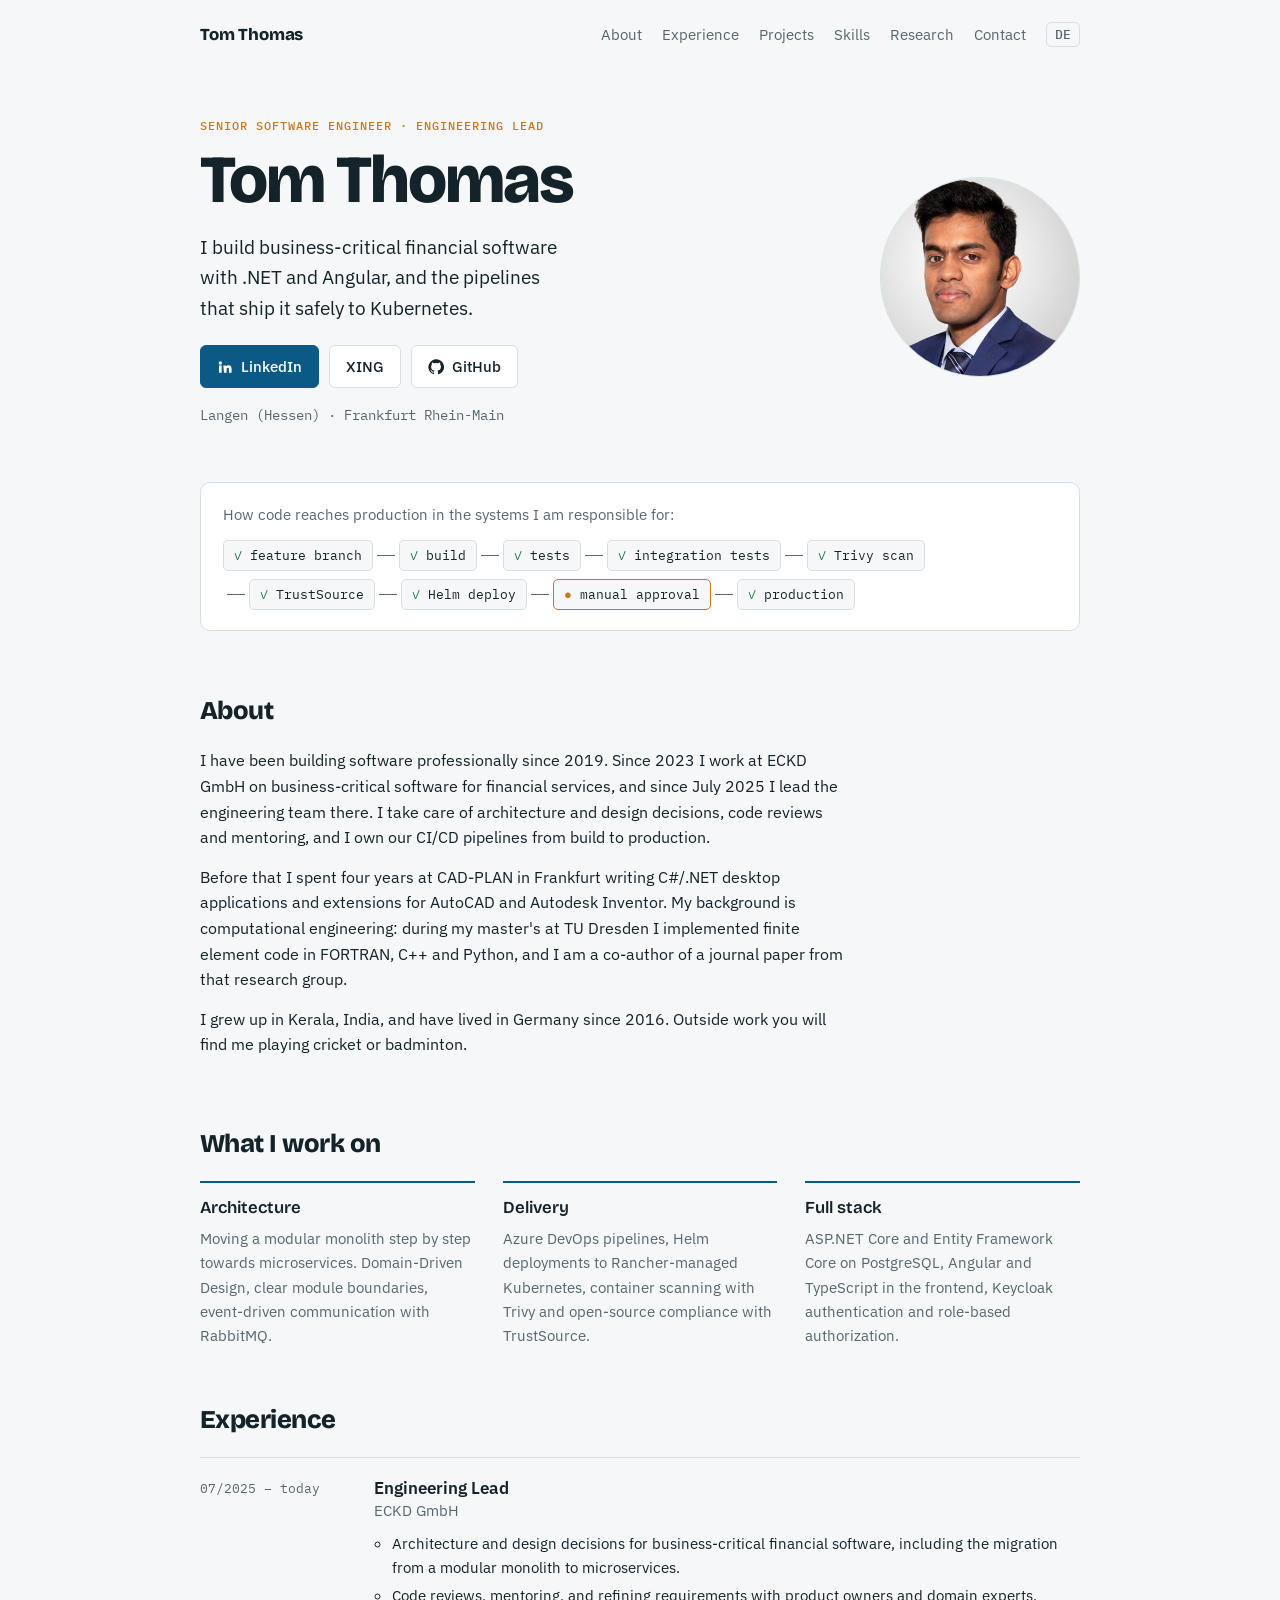
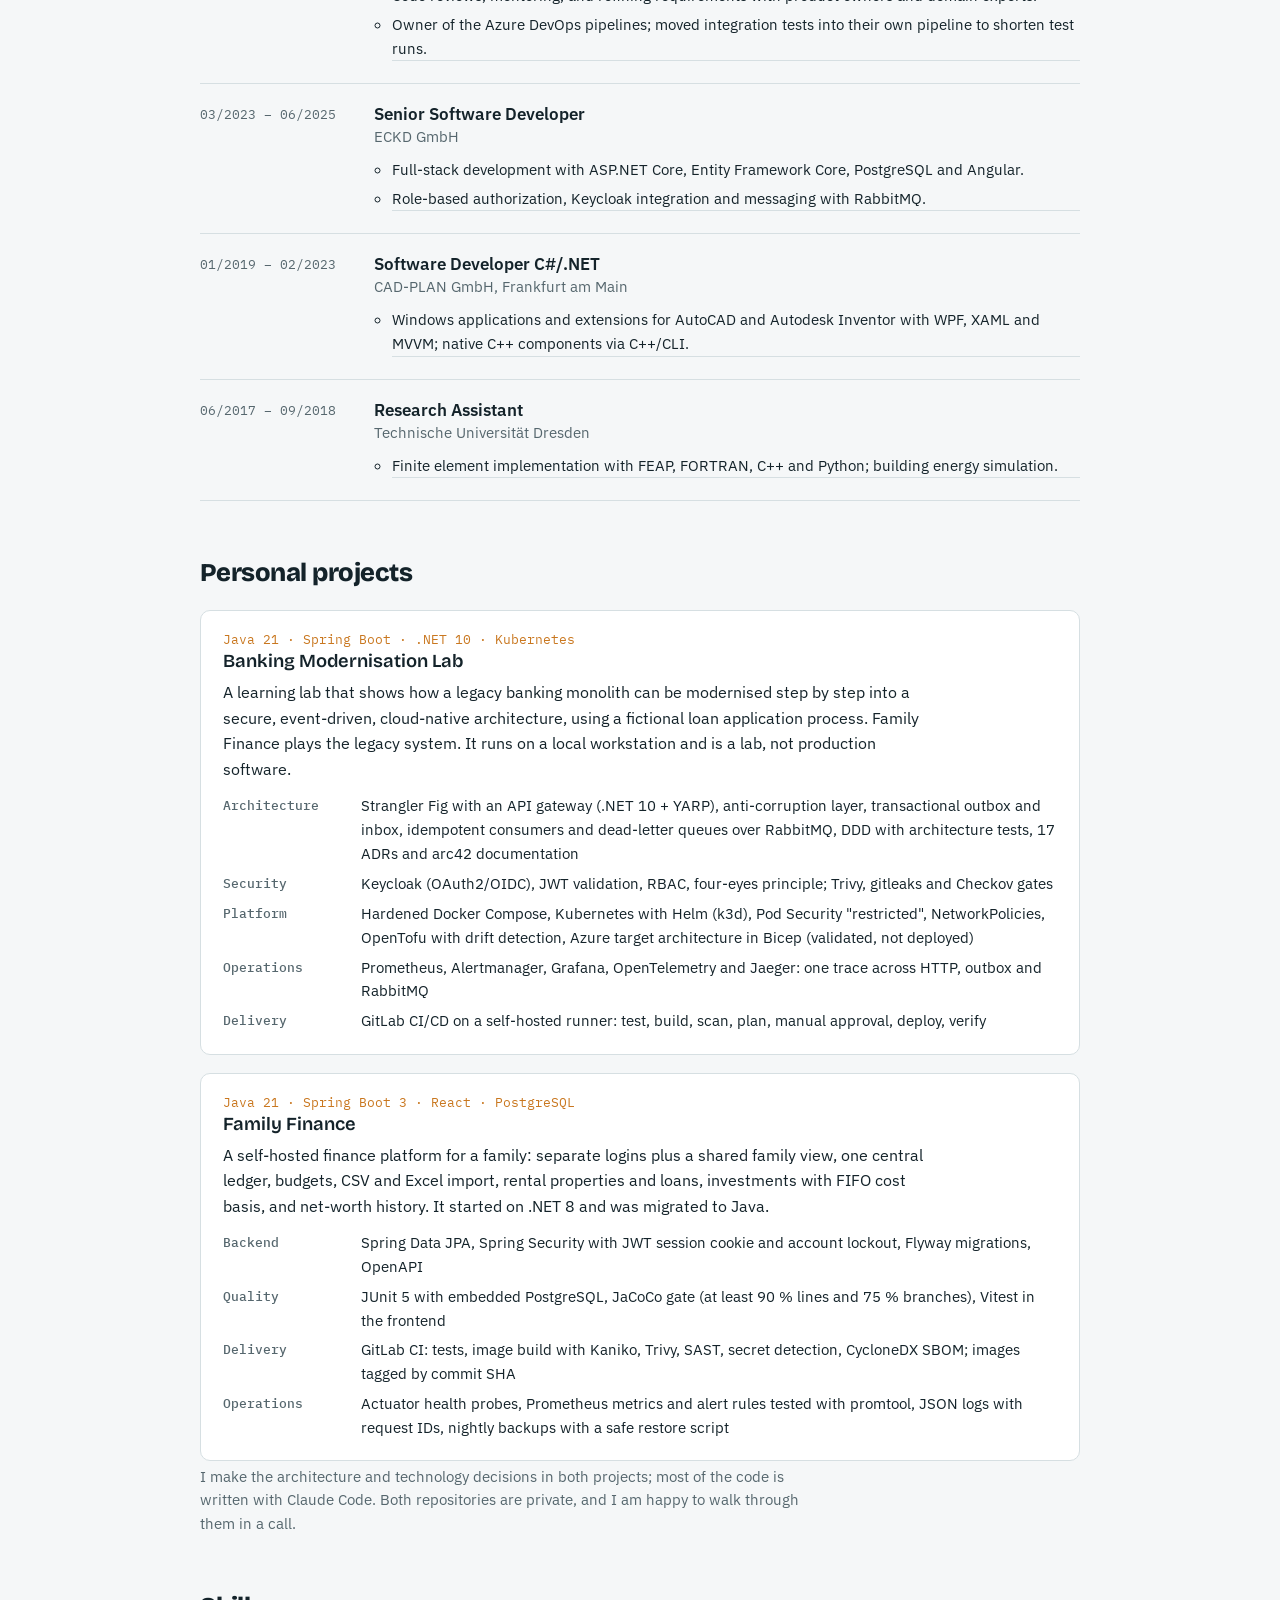
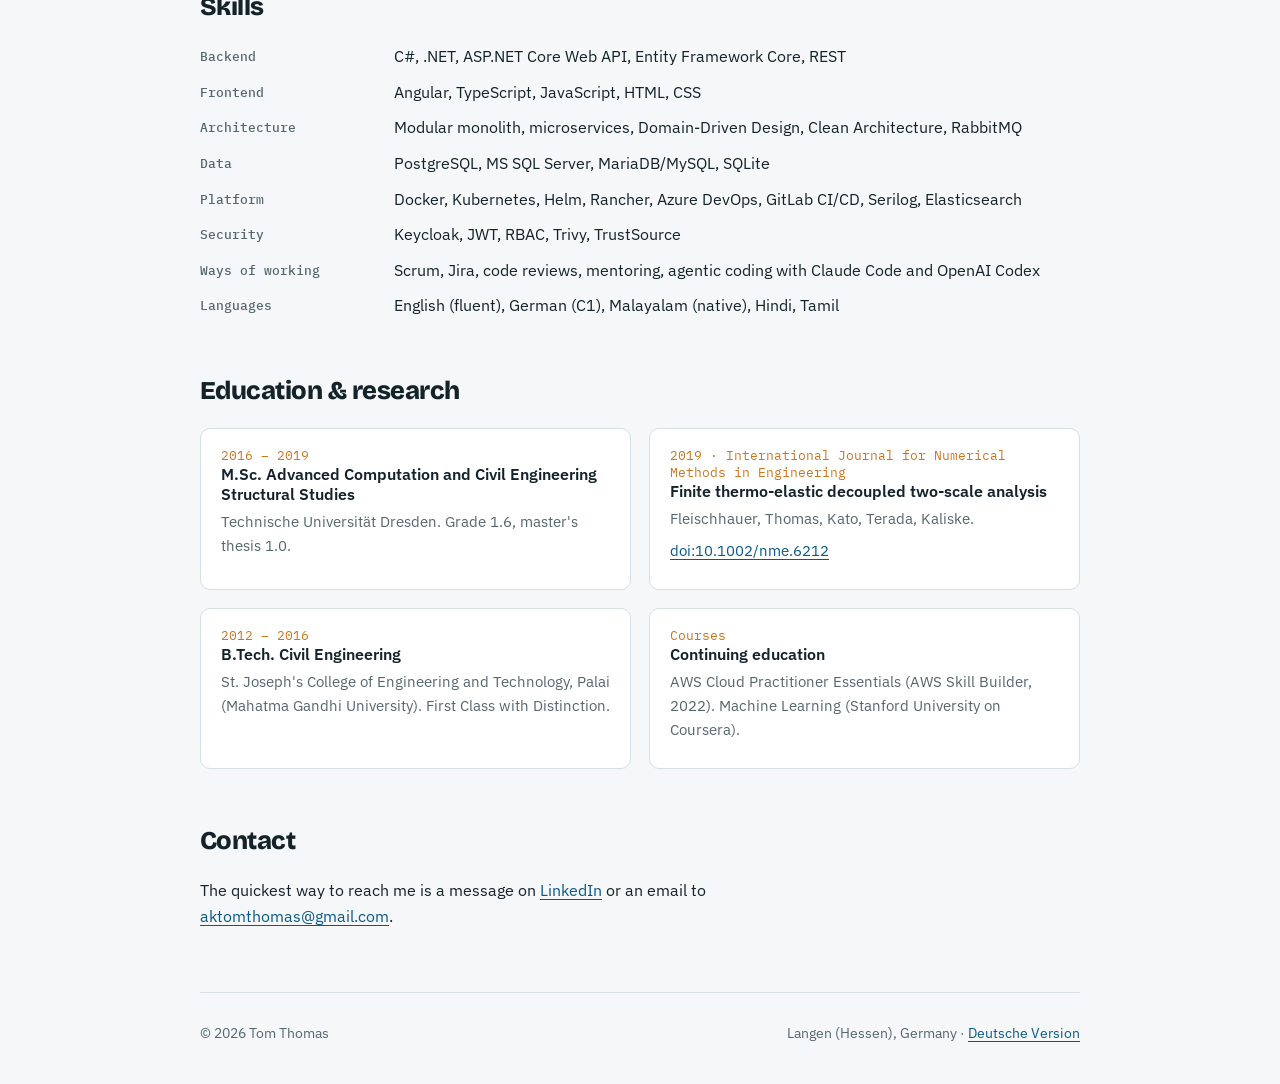
==== en.html @ 29ce06e5 "German main page with English version; shared stylesheet; remove unused Bootstrap theme files Co-Aut" ====
<!DOCTYPE html>
<html lang="en">
<head>
<meta charset="utf-8">
<meta name="viewport" content="width=device-width, initial-scale=1, viewport-fit=cover">
<title>Tom Thomas · Software Engineer</title>
<meta name="description" content="Tom Thomas, Senior Software Engineer and Engineering Lead in Frankfurt Rhein-Main. Financial software with .NET, Angular and Kubernetes.">
<meta name="author" content="Tom Thomas">
<meta property="og:title" content="Tom Thomas · Software Engineer">
<meta property="og:description" content="Senior Software Engineer and Engineering Lead. Financial software with .NET, Angular and Kubernetes.">
<meta property="og:image" content="https://tomkrony.github.io/assets/img/tom.jpg">
<link rel="icon" href="assets/img/favicon.ico">
<link rel="alternate" hreflang="de" href="https://tomkrony.github.io/">
<link rel="alternate" hreflang="en" href="https://tomkrony.github.io/en.html">
<link rel="canonical" href="https://tomkrony.github.io/en.html">
<link rel="preconnect" href="https://fonts.googleapis.com">
<link rel="preconnect" href="https://fonts.gstatic.com" crossorigin>
<link rel="stylesheet" href="https://fonts.googleapis.com/css2?family=Bricolage+Grotesque:opsz,wght@12..96,600;12..96,800&family=IBM+Plex+Sans:wght@400;500;600&family=IBM+Plex+Mono:wght@400;500&display=swap">
<link rel="stylesheet" href="css/site.css">
</head>
<body>
<div class="col">
  <nav aria-label="Main">
    <a class="mark" href="#top">Tom Thomas</a>
    <div class="right">
    <ul>
      <li><a href="#about">About</a></li>
      <li><a href="#experience">Experience</a></li>
      <li><a href="#projects">Projects</a></li>
      <li><a href="#skills">Skills</a></li>
      <li><a href="#research">Research</a></li>
      <li><a href="#contact">Contact</a></li>
    </ul>
    <a class="lang" href="./" hreflang="de" lang="de" title="Deutsche Version">DE</a>
    </div>
  </nav>

  <header class="hero" id="top">
    <div>
      <p class="eyebrow">Senior Software Engineer · Engineering Lead</p>
      <h1>Tom Thomas</h1>
      <p class="lede">I build business-critical financial software with .NET and Angular, and the pipelines that ship it safely to Kubernetes.</p>
      <div class="links">
        <a class="btn primary" href="https://www.linkedin.com/in/aktomthomas/" rel="me noopener" target="_blank"><svg viewBox="0 0 24 24" aria-hidden="true"><path d="M4.98 3.5a2.5 2.5 0 1 1 0 5 2.5 2.5 0 0 1 0-5zM3 9.75h4v11H3zM9.5 9.75h3.8v1.5h.05c.53-1 1.83-2.05 3.77-2.05 4.03 0 4.78 2.65 4.78 6.1v5.45h-4v-4.84c0-1.15-.02-2.64-1.6-2.64-1.62 0-1.86 1.26-1.86 2.56v4.92h-3.94z"/></svg>LinkedIn</a>
        <a class="btn" href="https://www.xing.com/profile/Tom_Thomas47/cv" rel="me noopener" target="_blank">XING</a>
        <a class="btn" href="https://github.com/tomkrony" rel="me noopener" target="_blank"><svg viewBox="0 0 24 24" aria-hidden="true"><path d="M12 .5a11.5 11.5 0 0 0-3.64 22.4c.58.1.79-.25.79-.56v-2c-3.2.7-3.88-1.37-3.88-1.37-.52-1.33-1.28-1.69-1.28-1.69-1.04-.71.08-.7.08-.7 1.16.08 1.77 1.19 1.77 1.19 1.03 1.76 2.7 1.25 3.36.96.1-.75.4-1.25.73-1.54-2.56-.29-5.25-1.28-5.25-5.68 0-1.26.45-2.28 1.19-3.09-.12-.29-.52-1.46.11-3.05 0 0 .97-.31 3.17 1.18a11 11 0 0 1 5.77 0c2.2-1.49 3.17-1.18 3.17-1.18.63 1.59.23 2.76.11 3.05.74.81 1.19 1.83 1.19 3.09 0 4.41-2.7 5.38-5.27 5.67.41.36.78 1.06.78 2.14v3.17c0 .31.21.67.8.56A11.5 11.5 0 0 0 12 .5z"/></svg>GitHub</a>
      </div>
      <p class="where">Langen (Hessen) · Frankfurt Rhein-Main</p>
    </div>
    <img class="portrait" src="assets/img/tom.jpg" alt="Portrait of Tom Thomas" width="200" height="200">
  </header>

  <div class="pipeline" aria-label="How my team ships software">
    <p>How code reaches production in the systems I am responsible for:</p>
    <ol class="stages">
      <li><span>feature branch</span></li>
      <li><span>build</span></li>
      <li><span>tests</span></li>
      <li><span>integration tests</span></li>
      <li><span>Trivy scan</span></li>
      <li><span>TrustSource</span></li>
      <li><span>Helm deploy</span></li>
      <li class="gate"><span>manual approval</span></li>
      <li><span>production</span></li>
    </ol>
  </div>

  <section id="about">
    <h2>About</h2>
    <div class="prose">
      <p>I have been building software professionally since 2019. Since 2023 I work at ECKD GmbH on business-critical software for financial services, and since July 2025 I lead the engineering team there. I take care of architecture and design decisions, code reviews and mentoring, and I own our CI/CD pipelines from build to production.</p>
      <p>Before that I spent four years at CAD-PLAN in Frankfurt writing C#/.NET desktop applications and extensions for AutoCAD and Autodesk Inventor. My background is computational engineering: during my master's at TU Dresden I implemented finite element code in FORTRAN, C++ and Python, and I am a co-author of a journal paper from that research group.</p>
      <p>I grew up in Kerala, India, and have lived in Germany since 2016. Outside work you will find me playing cricket or badminton.</p>
    </div>
  </section>

  <section aria-labelledby="focus-h">
    <h2 id="focus-h">What I work on</h2>
    <div class="focus">
      <div>
        <h3>Architecture</h3>
        <p>Moving a modular monolith step by step towards microservices. Domain-Driven Design, clear module boundaries, event-driven communication with RabbitMQ.</p>
      </div>
      <div>
        <h3>Delivery</h3>
        <p>Azure DevOps pipelines, Helm deployments to Rancher-managed Kubernetes, container scanning with Trivy and open-source compliance with TrustSource.</p>
      </div>
      <div>
        <h3>Full stack</h3>
        <p>ASP.NET Core and Entity Framework Core on PostgreSQL, Angular and TypeScript in the frontend, Keycloak authentication and role-based authorization.</p>
      </div>
    </div>
  </section>

  <section id="experience">
    <h2>Experience</h2>
    <ol class="ledger">
      <li>
        <time>07/2025 – today</time>
        <div>
          <h3>Engineering Lead</h3>
          <div class="org">ECKD GmbH</div>
          <ul>
            <li>Architecture and design decisions for business-critical financial software, including the migration from a modular monolith to microservices.</li>
            <li>Code reviews, mentoring, and refining requirements with product owners and domain experts.</li>
            <li>Owner of the Azure DevOps pipelines; moved integration tests into their own pipeline to shorten test runs.</li>
          </ul>
        </div>
      </li>
      <li>
        <time>03/2023 – 06/2025</time>
        <div>
          <h3>Senior Software Developer</h3>
          <div class="org">ECKD GmbH</div>
          <ul>
            <li>Full-stack development with ASP.NET Core, Entity Framework Core, PostgreSQL and Angular.</li>
            <li>Role-based authorization, Keycloak integration and messaging with RabbitMQ.</li>
          </ul>
        </div>
      </li>
      <li>
        <time>01/2019 – 02/2023</time>
        <div>
          <h3>Software Developer C#/.NET</h3>
          <div class="org">CAD-PLAN GmbH, Frankfurt am Main</div>
          <ul>
            <li>Windows applications and extensions for AutoCAD and Autodesk Inventor with WPF, XAML and MVVM; native C++ components via C++/CLI.</li>
          </ul>
        </div>
      </li>
      <li>
        <time>06/2017 – 09/2018</time>
        <div>
          <h3>Research Assistant</h3>
          <div class="org">Technische Universität Dresden</div>
          <ul>
            <li>Finite element implementation with FEAP, FORTRAN, C++ and Python; building energy simulation.</li>
          </ul>
        </div>
      </li>
    </ol>
  </section>

  <section id="projects">
    <h2>Personal projects</h2>
    <div class="projects">
      <article class="project">
        <div class="meta">Java 21 · Spring Boot · .NET 10 · Kubernetes</div>
        <h3>Banking Modernisation Lab</h3>
        <p>A learning lab that shows how a legacy banking monolith can be modernised step by step into a secure, event-driven, cloud-native architecture, using a fictional loan application process. Family Finance plays the legacy system. It runs on a local workstation and is a lab, not production software.</p>
        <dl>
          <dt>Architecture</dt><dd>Strangler Fig with an API gateway (.NET 10 + YARP), anti-corruption layer, transactional outbox and inbox, idempotent consumers and dead-letter queues over RabbitMQ, DDD with architecture tests, 17 ADRs and arc42 documentation</dd>
          <dt>Security</dt><dd>Keycloak (OAuth2/OIDC), JWT validation, RBAC, four-eyes principle; Trivy, gitleaks and Checkov gates</dd>
          <dt>Platform</dt><dd>Hardened Docker Compose, Kubernetes with Helm (k3d), Pod Security "restricted", NetworkPolicies, OpenTofu with drift detection, Azure target architecture in Bicep (validated, not deployed)</dd>
          <dt>Operations</dt><dd>Prometheus, Alertmanager, Grafana, OpenTelemetry and Jaeger: one trace across HTTP, outbox and RabbitMQ</dd>
          <dt>Delivery</dt><dd>GitLab CI/CD on a self-hosted runner: test, build, scan, plan, manual approval, deploy, verify</dd>
        </dl>
      </article>
      <article class="project">
        <div class="meta">Java 21 · Spring Boot 3 · React · PostgreSQL</div>
        <h3>Family Finance</h3>
        <p>A self-hosted finance platform for a family: separate logins plus a shared family view, one central ledger, budgets, CSV and Excel import, rental properties and loans, investments with FIFO cost basis, and net-worth history. It started on .NET 8 and was migrated to Java.</p>
        <dl>
          <dt>Backend</dt><dd>Spring Data JPA, Spring Security with JWT session cookie and account lockout, Flyway migrations, OpenAPI</dd>
          <dt>Quality</dt><dd>JUnit 5 with embedded PostgreSQL, JaCoCo gate (at least 90 % lines and 75 % branches), Vitest in the frontend</dd>
          <dt>Delivery</dt><dd>GitLab CI: tests, image build with Kaniko, Trivy, SAST, secret detection, CycloneDX SBOM; images tagged by commit SHA</dd>
          <dt>Operations</dt><dd>Actuator health probes, Prometheus metrics and alert rules tested with promtool, JSON logs with request IDs, nightly backups with a safe restore script</dd>
        </dl>
      </article>
    </div>
    <p class="note">I make the architecture and technology decisions in both projects; most of the code is written with Claude Code. Both repositories are private, and I am happy to walk through them in a call.</p>
  </section>

  <section id="skills">
    <h2>Skills</h2>
    <dl class="skills">
      <dt>Backend</dt><dd>C#, .NET, ASP.NET Core Web API, Entity Framework Core, REST</dd>
      <dt>Frontend</dt><dd>Angular, TypeScript, JavaScript, HTML, CSS</dd>
      <dt>Architecture</dt><dd>Modular monolith, microservices, Domain-Driven Design, Clean Architecture, RabbitMQ</dd>
      <dt>Data</dt><dd>PostgreSQL, MS SQL Server, MariaDB/MySQL, SQLite</dd>
      <dt>Platform</dt><dd>Docker, Kubernetes, Helm, Rancher, Azure DevOps, GitLab CI/CD, Serilog, Elasticsearch</dd>
      <dt>Security</dt><dd>Keycloak, JWT, RBAC, Trivy, TrustSource</dd>
      <dt>Ways of working</dt><dd>Scrum, Jira, code reviews, mentoring, agentic coding with Claude Code and OpenAI Codex</dd>
      <dt>Languages</dt><dd>English (fluent), German (C1), Malayalam (native), Hindi, Tamil</dd>
    </dl>
  </section>

  <section id="research">
    <h2>Education &amp; research</h2>
    <div class="cards">
      <div class="card">
        <div class="meta">2016 – 2019</div>
        <h3>M.Sc. Advanced Computation and Civil Engineering Structural Studies</h3>
        <p>Technische Universität Dresden. Grade 1.6, master's thesis 1.0.</p>
      </div>
      <div class="card">
        <div class="meta">2019 · International Journal for Numerical Methods in Engineering</div>
        <h3>Finite thermo-elastic decoupled two-scale analysis</h3>
        <p>Fleischhauer, Thomas, Kato, Terada, Kaliske.</p>
        <p><a href="https://doi.org/10.1002/nme.6212" target="_blank" rel="noopener">doi:10.1002/nme.6212</a></p>
      </div>
      <div class="card">
        <div class="meta">2012 – 2016</div>
        <h3>B.Tech. Civil Engineering</h3>
        <p>St. Joseph's College of Engineering and Technology, Palai (Mahatma Gandhi University). First Class with Distinction.</p>
      </div>
      <div class="card">
        <div class="meta">Courses</div>
        <h3>Continuing education</h3>
        <p>AWS Cloud Practitioner Essentials (AWS Skill Builder, 2022). Machine Learning (Stanford University on Coursera).</p>
      </div>
    </div>
  </section>

  <section id="contact">
    <h2>Contact</h2>
    <div class="prose">
      <p>The quickest way to reach me is a message on <a href="https://www.linkedin.com/in/aktomthomas/" target="_blank" rel="noopener">LinkedIn</a> or an email to <a href="mailto:aktomthomas@gmail.com">aktomthomas@gmail.com</a>.</p>
    </div>
  </section>

  <footer>
    <span>© 2026 Tom Thomas</span>
    <span>Langen (Hessen), Germany · <a href="./" hreflang="de">Deutsche Version</a></span>
  </footer>
</div>
</body>
</html>
---- css/site.css ----
/* Layout: one narrow reading column; a CI/CD pipeline strip is the signature element; experience as a dated ledger. */
:root {
  --bg: #f5f7f8; --surface: #ffffff; --ink: #14232a; --muted: #56676e; --line: #d6dfe2;
  --accent: #0b5a86; --accent-ink: #ffffff; --warm: #c9771f; --ok: #2f7d4f;
  --display: "Bricolage Grotesque", "Segoe UI", system-ui, sans-serif;
  --body: "IBM Plex Sans", "Segoe UI", system-ui, sans-serif;
  --mono: "IBM Plex Mono", ui-monospace, Menlo, Consolas, monospace;
  color-scheme: light;
}
@media (prefers-color-scheme: dark) { :root {
  --bg: #0e171b; --surface: #15232a; --ink: #e1eaed; --muted: #95a8ae; --line: #26363d;
  --accent: #5cb3e4; --accent-ink: #0e171b; --warm: #e8a35a; --ok: #6fc48f; color-scheme: dark } }

* { box-sizing: border-box }
html { scroll-behavior: smooth }
@media (prefers-reduced-motion: reduce) { html { scroll-behavior: auto } * { animation: none !important; transition: none !important } }
body { margin: 0; background: var(--bg); color: var(--ink); font: 16px/1.6 var(--body);
  padding-left: max(20px, env(safe-area-inset-left, 0px)); padding-right: max(20px, env(safe-area-inset-right, 0px)) }
a { color: var(--accent); text-underline-offset: 3px }
a:focus-visible { outline: 2px solid var(--accent); outline-offset: 3px; border-radius: 2px }
.col { max-width: 880px; margin: 0 auto }

nav { display: flex; justify-content: space-between; align-items: center; gap: 16px; padding-block: 22px; flex-wrap: wrap }
nav .mark { font: 800 1.05rem var(--display); color: var(--ink); text-decoration: none; letter-spacing: -.01em }
nav ul { list-style: none; margin: 0; padding: 0; display: flex; gap: 20px; flex-wrap: wrap; font-size: .92rem }
nav ul a { color: var(--muted); text-decoration: none }
nav ul a:hover { color: var(--ink) }

header.hero { display: grid; grid-template-columns: 1fr 200px; gap: 40px; align-items: center; padding-block: 48px 36px }
.eyebrow { font: 500 .78rem var(--mono); letter-spacing: .08em; text-transform: uppercase; color: var(--warm); margin: 0 0 14px }
h1 { font: 800 clamp(2.6rem, 7vw, 4.2rem)/1 var(--display); letter-spacing: -.03em; margin: 0 0 18px; text-wrap: balance }
.lede { font-size: 1.18rem; color: var(--ink); margin: 0 0 22px; max-width: 34ch; text-wrap: pretty }
.links { display: flex; flex-wrap: wrap; gap: 10px }
.btn { display: inline-flex; align-items: center; gap: 8px; padding: 9px 16px; border-radius: 6px; border: 1px solid var(--line);
  background: var(--surface); color: var(--ink); text-decoration: none; font-weight: 500; font-size: .92rem }
.btn.primary { background: var(--accent); color: var(--accent-ink); border-color: var(--accent) }
.btn:hover { border-color: var(--accent) }
.btn svg { width: 16px; height: 16px; fill: currentColor }
.portrait { width: 200px; height: 200px; border-radius: 50%; object-fit: cover; object-position: 50% 20%; border: 1px solid var(--line); max-width: 100% }
.where { font: .85rem var(--mono); color: var(--muted); margin-top: 18px }

/* pipeline strip */
.pipeline { background: var(--surface); border: 1px solid var(--line); border-radius: 10px; padding: 20px 22px; margin-block: 8px 56px }
.pipeline p { margin: 0 0 14px; color: var(--muted); font-size: .92rem }
.stages { list-style: none; margin: 0; padding: 0; display: flex; flex-wrap: wrap; align-items: center; gap: 8px 0; font: .82rem var(--mono) }
.stages li { display: flex; align-items: center }
.stages li span { padding: 6px 10px; border-radius: 5px; border: 1px solid var(--line); background: var(--bg); white-space: nowrap }
.stages li span::before { content: "\2713\00a0"; color: var(--ok) }
.stages li.gate span { border-color: var(--warm) }
.stages li.gate span::before { content: "\25CF\00a0"; color: var(--warm) }
.stages li + li::before { content: ""; width: 18px; height: 1px; background: var(--muted); margin-inline: 4px }

section { padding-block: 8px 48px }
h2 { font: 800 1.6rem var(--display); letter-spacing: -.02em; margin: 0 0 22px }
.prose { max-width: 65ch }
.prose p { margin: 0 0 14px }

.focus { display: grid; grid-template-columns: repeat(3, 1fr); gap: 28px }
.focus h3 { font: 600 1.05rem var(--display); margin: 0 0 8px }
.focus p { margin: 0; color: var(--muted); font-size: .95rem }
.focus > div { border-top: 2px solid var(--accent); padding-top: 14px; min-width: 0 }

.ledger { list-style: none; margin: 0; padding: 0 }
.ledger li { display: grid; grid-template-columns: 150px 1fr; gap: 24px; padding-block: 18px; border-top: 1px solid var(--line) }
.ledger li:last-child { border-bottom: 1px solid var(--line) }
.ledger time { font: .84rem/1.9 var(--mono); color: var(--muted); font-variant-numeric: tabular-nums }
.ledger h3 { font: 600 1.08rem var(--body); margin: 0 }
.ledger .org { color: var(--muted); font-size: .94rem }
.ledger ul { margin: 8px 0 0; padding-left: 18px; font-size: .95rem }
.ledger ul li { display: list-item; padding: 0; border: 0; margin-bottom: 4px }
.ledger > li > div { min-width: 0 }

.skills { display: grid; grid-template-columns: 170px 1fr; gap: 10px 24px; margin: 0 }
.skills dt { font: 500 .84rem/1.9 var(--mono); color: var(--muted) }
.skills dd { margin: 0 }

.cards { display: grid; grid-template-columns: repeat(2, 1fr); gap: 18px }
.card { background: var(--surface); border: 1px solid var(--line); border-radius: 10px; padding: 18px 20px; min-width: 0 }
.card h3 { font: 600 1rem var(--body); margin: 0 0 6px }
.card p { margin: 0 0 8px; color: var(--muted); font-size: .94rem }
.card .meta { font: .8rem var(--mono); color: var(--warm) }

.projects { display: grid; gap: 18px }
.project { background: var(--surface); border: 1px solid var(--line); border-radius: 10px; padding: 20px 22px; min-width: 0 }
.project h3 { font: 600 1.15rem var(--display); margin: 2px 0 8px }
.project > p { margin: 0 0 12px; max-width: 70ch }
.project dl { display: grid; grid-template-columns: 120px 1fr; gap: 6px 18px; margin: 0; font-size: .93rem }
.project dt { font: 500 .8rem/1.9 var(--mono); color: var(--muted) }
.project dd { margin: 0; min-width: 0 }
.project .meta { font: .8rem var(--mono); color: var(--warm) }
.note { color: var(--muted); font-size: .92rem; margin: 4px 0 0; max-width: 70ch }
@media (max-width: 760px) { .project dl { grid-template-columns: 1fr; gap: 0 } .project dd { margin-bottom: 8px } }
footer { border-top: 1px solid var(--line); padding-block: 28px 40px; color: var(--muted); font-size: .9rem;
  display: flex; justify-content: space-between; gap: 16px; flex-wrap: wrap }

@media (max-width: 760px) {
  header.hero { grid-template-columns: 1fr; gap: 24px; padding-top: 24px }
  .portrait { width: 132px; height: 132px; order: -1 }
  .focus, .cards { grid-template-columns: 1fr }
  .ledger li { grid-template-columns: 1fr; gap: 4px }
  .skills { grid-template-columns: 1fr; gap: 2px }
  .skills dd { margin-bottom: 10px }
  nav ul { gap: 14px }
}
nav .right { display: flex; align-items: center; gap: 20px; flex-wrap: wrap }
.lang { font: 500 .8rem var(--mono); border: 1px solid var(--line); border-radius: 5px; padding: 3px 8px; color: var(--muted); text-decoration: none }
.lang:hover { color: var(--ink); border-color: var(--accent) }
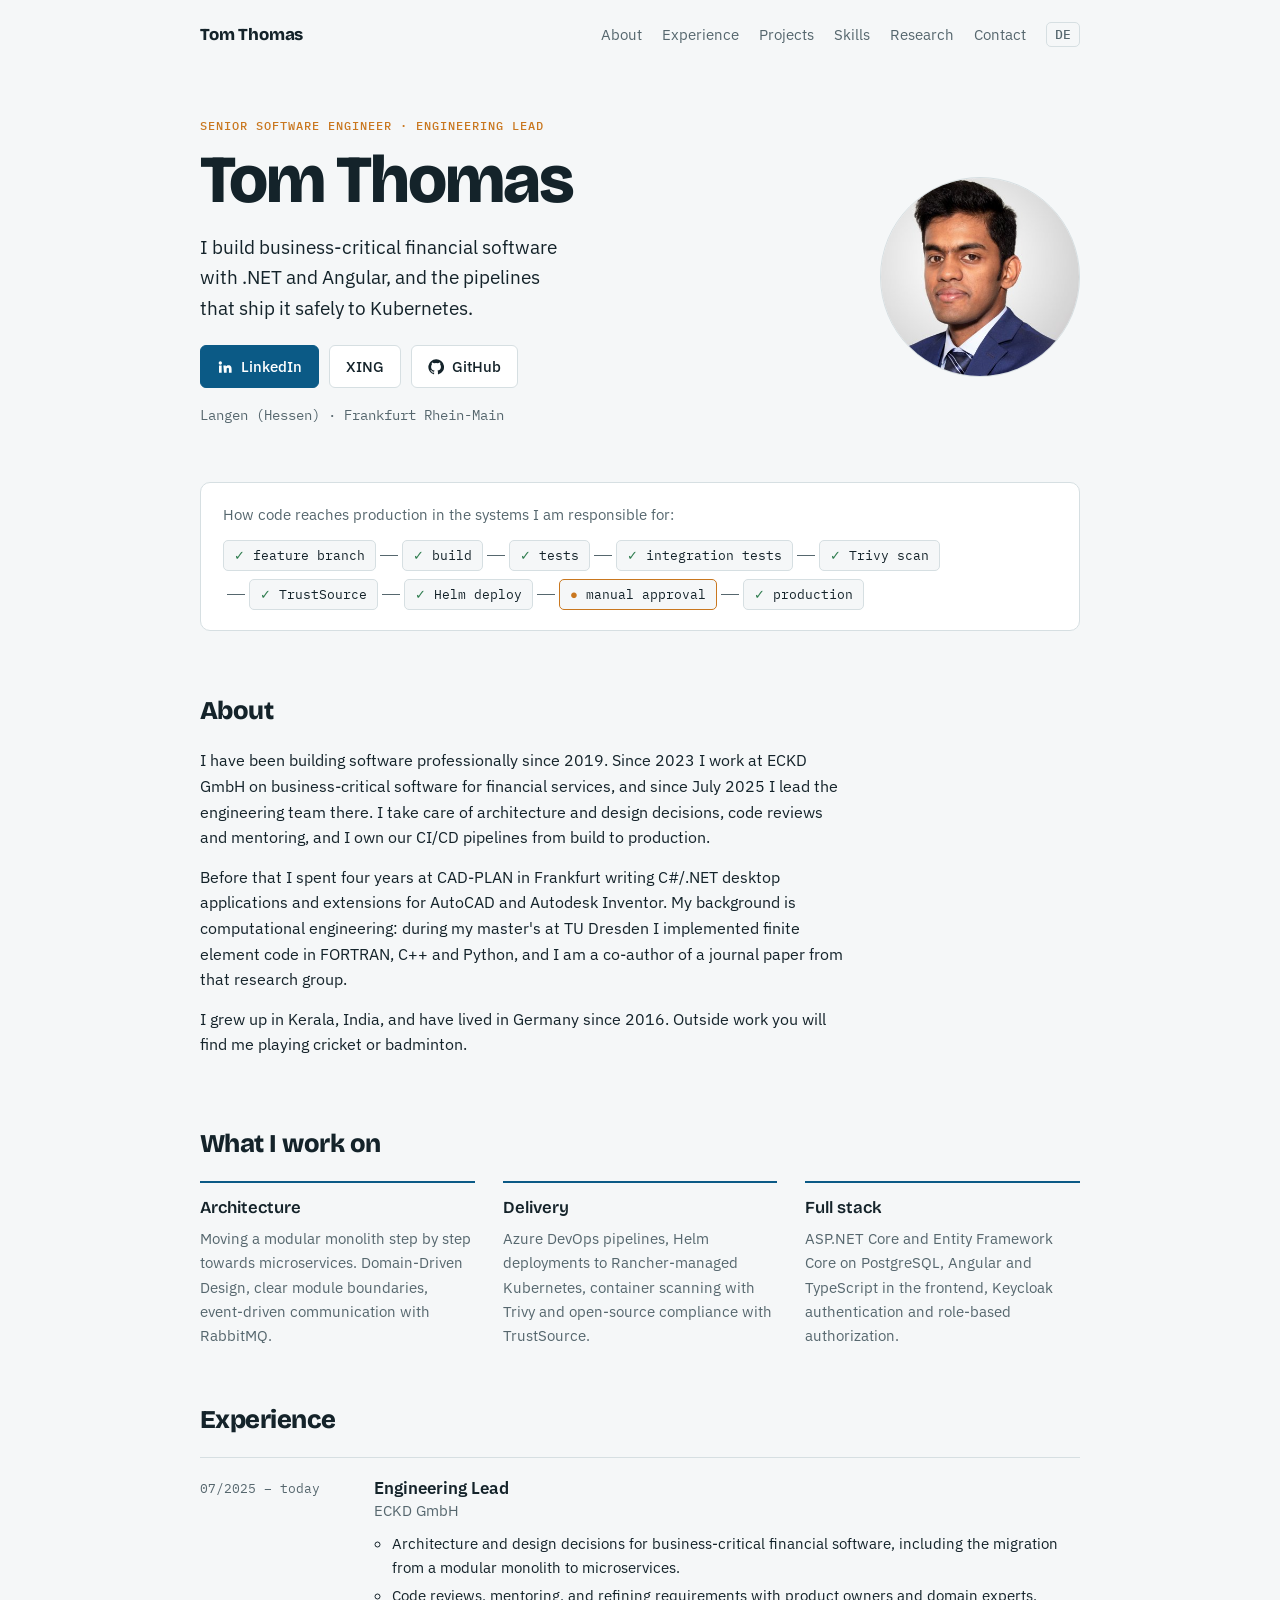
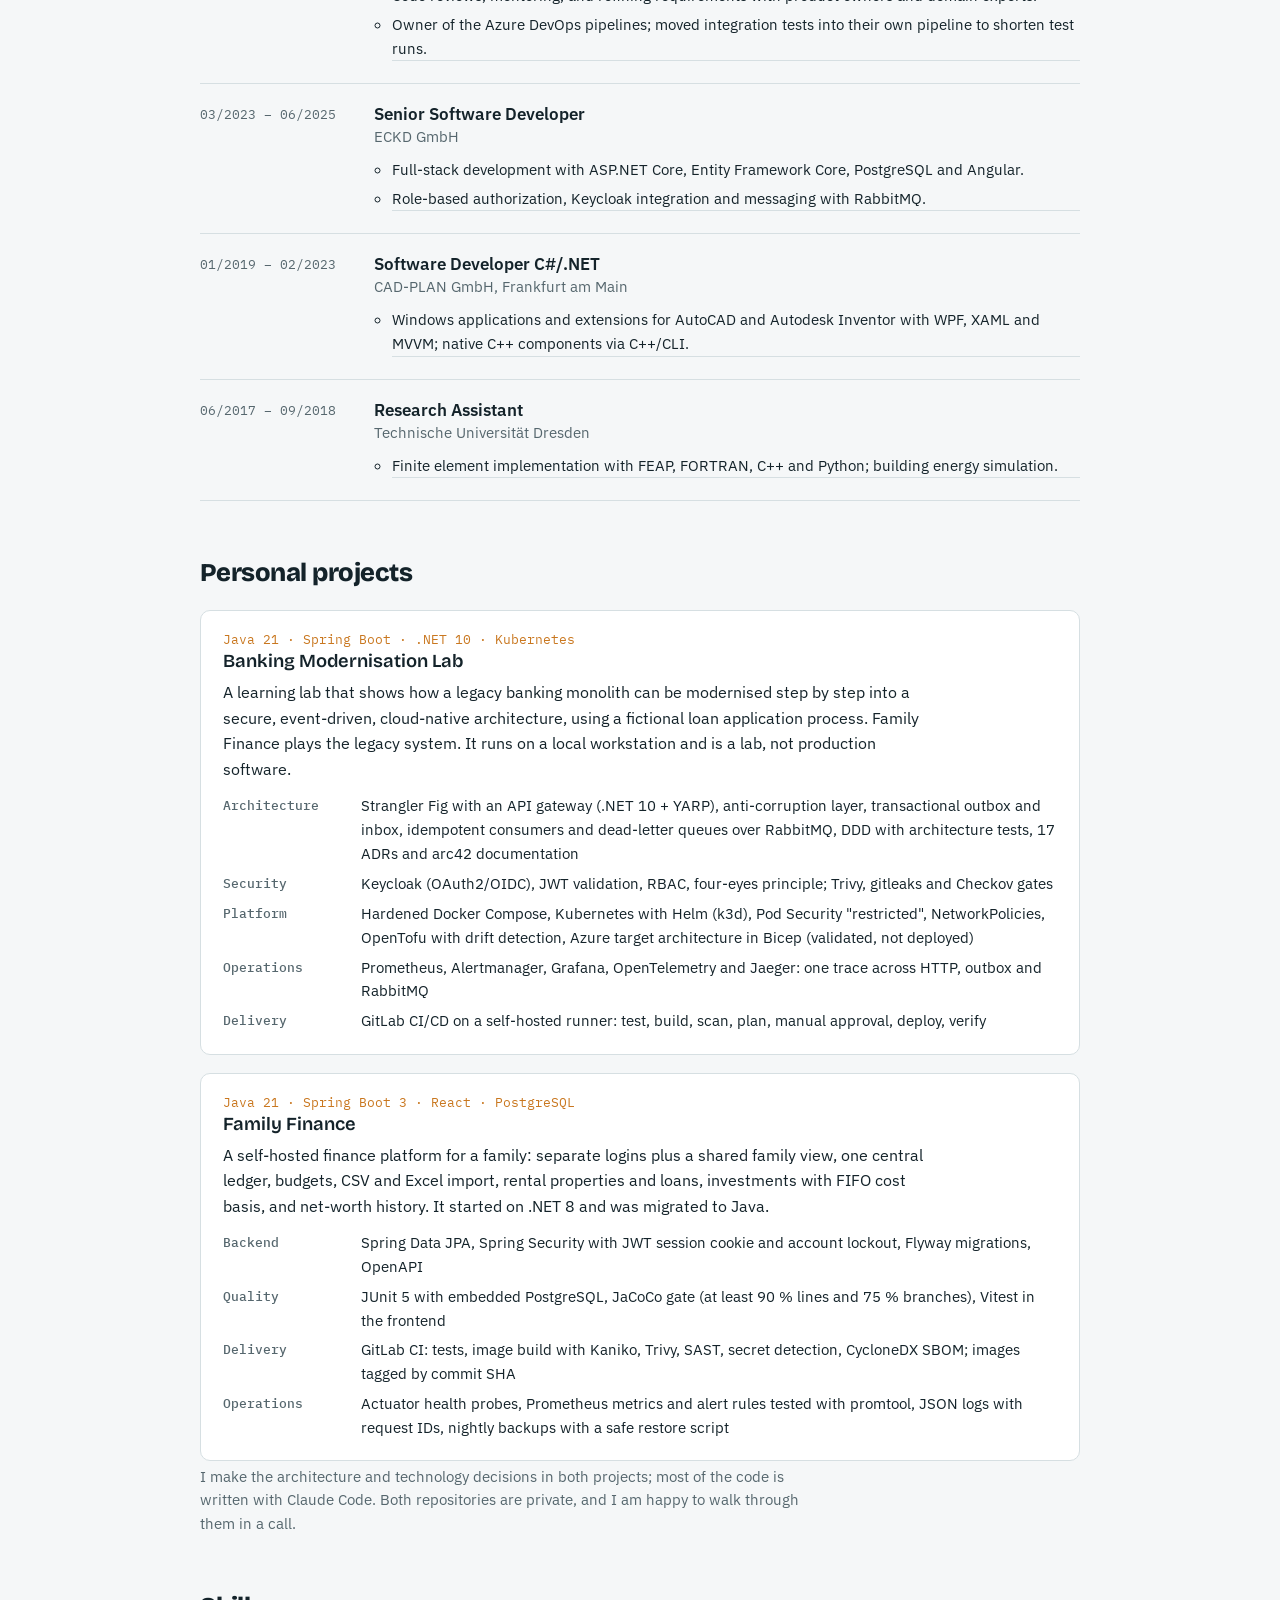
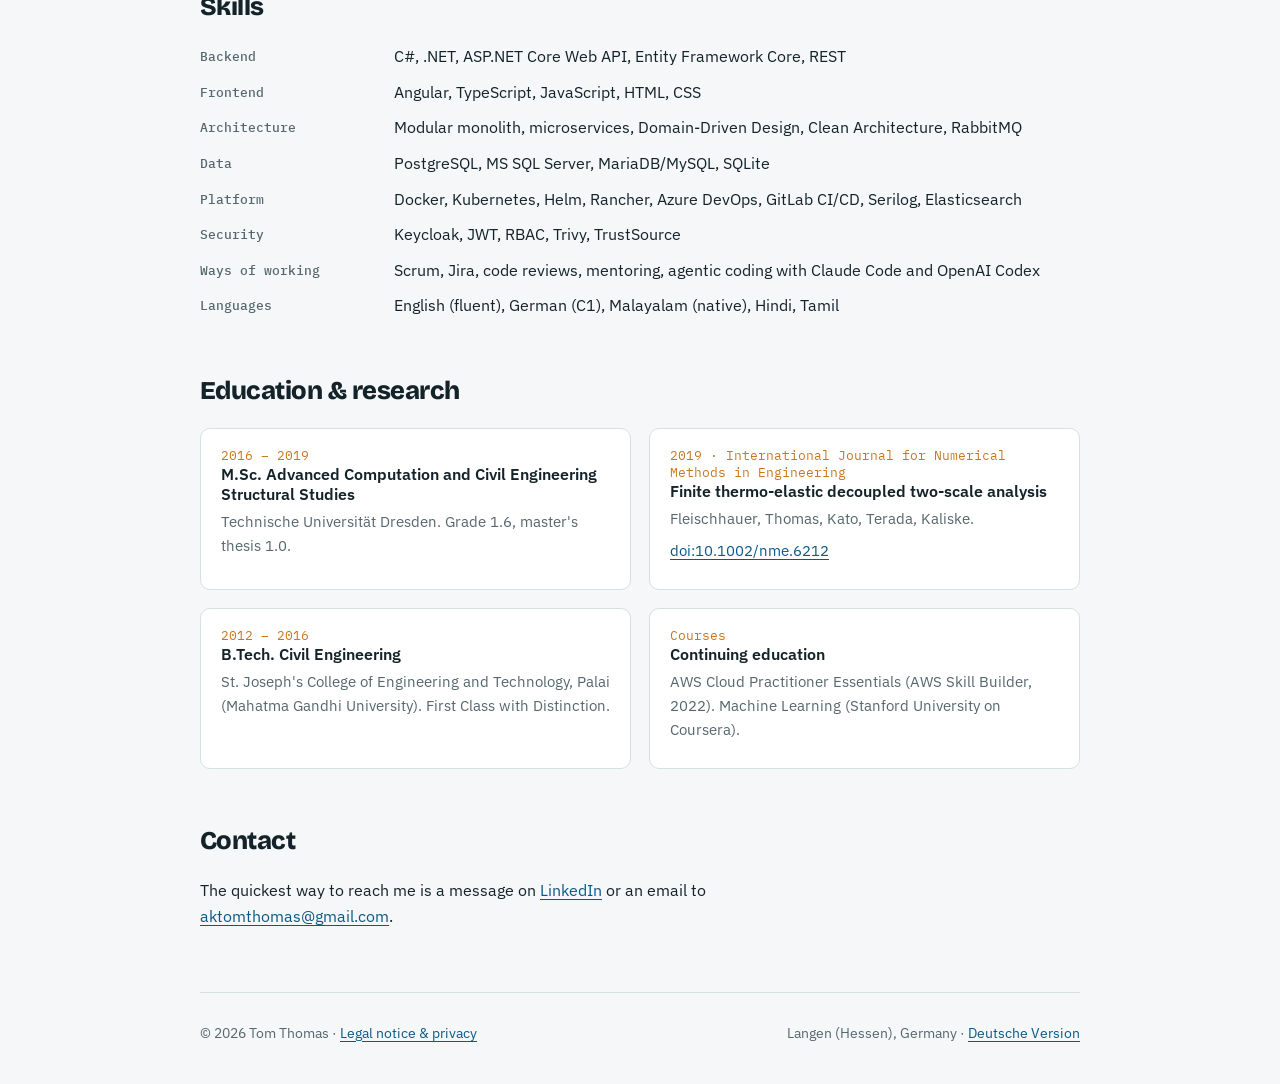
==== commit 0487175c: "Impressum and privacy notice; self-hosted fonts (no requests to Google) Co-Authored-By: Claude Opus " ====
--- a/en.html
+++ b/en.html
@@ -13,9 +13,7 @@
 <link rel="alternate" hreflang="de" href="https://tomkrony.github.io/">
 <link rel="alternate" hreflang="en" href="https://tomkrony.github.io/en.html">
 <link rel="canonical" href="https://tomkrony.github.io/en.html">
-<link rel="preconnect" href="https://fonts.googleapis.com">
-<link rel="preconnect" href="https://fonts.gstatic.com" crossorigin>
-<link rel="stylesheet" href="https://fonts.googleapis.com/css2?family=Bricolage+Grotesque:opsz,wght@12..96,600;12..96,800&family=IBM+Plex+Sans:wght@400;500;600&family=IBM+Plex+Mono:wght@400;500&display=swap">
+<link rel="stylesheet" href="css/fonts.css">
 <link rel="stylesheet" href="css/site.css">
 </head>
 <body>
@@ -220,7 +218,7 @@
   </section>
 
   <footer>
-    <span>© 2026 Tom Thomas</span>
+    <span>© 2026 Tom Thomas · <a href="impressum.html">Legal notice &amp; privacy</a></span>
     <span>Langen (Hessen), Germany · <a href="./" hreflang="de">Deutsche Version</a></span>
   </footer>
 </div>
--- a/css/fonts.css
+++ b/css/fonts.css
@@ -0,0 +1,137 @@
+/* Self-hosted Google Fonts (SIL Open Font License): no requests to Google. */
+/* latin-ext */
+@font-face {
+  font-family: 'Bricolage Grotesque';
+  font-style: normal;
+  font-weight: 600;
+  font-stretch: 100%;
+  font-display: swap;
+  src: url(../assets/fonts/BricolageGrotesque-600-latin-ext.woff2) format('woff2');
+  unicode-range: U+0100-02BA, U+02BD-02C5, U+02C7-02CC, U+02CE-02D7, U+02DD-02FF, U+0304, U+0308, U+0329, U+1D00-1DBF, U+1E00-1E9F, U+1EF2-1EFF, U+2020, U+20A0-20AB, U+20AD-20C4, U+2113, U+2C60-2C7F, U+A720-A7FF;
+}
+/* latin */
+@font-face {
+  font-family: 'Bricolage Grotesque';
+  font-style: normal;
+  font-weight: 600;
+  font-stretch: 100%;
+  font-display: swap;
+  src: url(../assets/fonts/BricolageGrotesque-600-latin.woff2) format('woff2');
+  unicode-range: U+0000-00FF, U+0131, U+0152-0153, U+02BB-02BC, U+02C6, U+02DA, U+02DC, U+0304, U+0308, U+0329, U+2000-206F, U+20AC, U+2122, U+2191, U+2193, U+2212, U+2215, U+FEFF, U+FFFD;
+}
+/* latin-ext */
+@font-face {
+  font-family: 'Bricolage Grotesque';
+  font-style: normal;
+  font-weight: 800;
+  font-stretch: 100%;
+  font-display: swap;
+  src: url(../assets/fonts/BricolageGrotesque-800-latin-ext.woff2) format('woff2');
+  unicode-range: U+0100-02BA, U+02BD-02C5, U+02C7-02CC, U+02CE-02D7, U+02DD-02FF, U+0304, U+0308, U+0329, U+1D00-1DBF, U+1E00-1E9F, U+1EF2-1EFF, U+2020, U+20A0-20AB, U+20AD-20C4, U+2113, U+2C60-2C7F, U+A720-A7FF;
+}
+/* latin */
+@font-face {
+  font-family: 'Bricolage Grotesque';
+  font-style: normal;
+  font-weight: 800;
+  font-stretch: 100%;
+  font-display: swap;
+  src: url(../assets/fonts/BricolageGrotesque-800-latin.woff2) format('woff2');
+  unicode-range: U+0000-00FF, U+0131, U+0152-0153, U+02BB-02BC, U+02C6, U+02DA, U+02DC, U+0304, U+0308, U+0329, U+2000-206F, U+20AC, U+2122, U+2191, U+2193, U+2212, U+2215, U+FEFF, U+FFFD;
+}
+/* latin-ext */
+@font-face {
+  font-family: 'IBM Plex Mono';
+  font-style: normal;
+  font-weight: 400;
+  font-display: swap;
+  src: url(../assets/fonts/IBMPlexMono-400-latin-ext.woff2) format('woff2');
+  unicode-range: U+0100-02BA, U+02BD-02C5, U+02C7-02CC, U+02CE-02D7, U+02DD-02FF, U+0304, U+0308, U+0329, U+1D00-1DBF, U+1E00-1E9F, U+1EF2-1EFF, U+2020, U+20A0-20AB, U+20AD-20C4, U+2113, U+2C60-2C7F, U+A720-A7FF;
+}
+/* latin */
+@font-face {
+  font-family: 'IBM Plex Mono';
+  font-style: normal;
+  font-weight: 400;
+  font-display: swap;
+  src: url(../assets/fonts/IBMPlexMono-400-latin.woff2) format('woff2');
+  unicode-range: U+0000-00FF, U+0131, U+0152-0153, U+02BB-02BC, U+02C6, U+02DA, U+02DC, U+0304, U+0308, U+0329, U+2000-206F, U+20AC, U+2122, U+2191, U+2193, U+2212, U+2215, U+FEFF, U+FFFD;
+}
+/* latin-ext */
+@font-face {
+  font-family: 'IBM Plex Mono';
+  font-style: normal;
+  font-weight: 500;
+  font-display: swap;
+  src: url(../assets/fonts/IBMPlexMono-500-latin-ext.woff2) format('woff2');
+  unicode-range: U+0100-02BA, U+02BD-02C5, U+02C7-02CC, U+02CE-02D7, U+02DD-02FF, U+0304, U+0308, U+0329, U+1D00-1DBF, U+1E00-1E9F, U+1EF2-1EFF, U+2020, U+20A0-20AB, U+20AD-20C4, U+2113, U+2C60-2C7F, U+A720-A7FF;
+}
+/* latin */
+@font-face {
+  font-family: 'IBM Plex Mono';
+  font-style: normal;
+  font-weight: 500;
+  font-display: swap;
+  src: url(../assets/fonts/IBMPlexMono-500-latin.woff2) format('woff2');
+  unicode-range: U+0000-00FF, U+0131, U+0152-0153, U+02BB-02BC, U+02C6, U+02DA, U+02DC, U+0304, U+0308, U+0329, U+2000-206F, U+20AC, U+2122, U+2191, U+2193, U+2212, U+2215, U+FEFF, U+FFFD;
+}
+/* latin-ext */
+@font-face {
+  font-family: 'IBM Plex Sans';
+  font-style: normal;
+  font-weight: 400;
+  font-stretch: 100%;
+  font-display: swap;
+  src: url(../assets/fonts/IBMPlexSans-400-latin-ext.woff2) format('woff2');
+  unicode-range: U+0100-02BA, U+02BD-02C5, U+02C7-02CC, U+02CE-02D7, U+02DD-02FF, U+0304, U+0308, U+0329, U+1D00-1DBF, U+1E00-1E9F, U+1EF2-1EFF, U+2020, U+20A0-20AB, U+20AD-20C4, U+2113, U+2C60-2C7F, U+A720-A7FF;
+}
+/* latin */
+@font-face {
+  font-family: 'IBM Plex Sans';
+  font-style: normal;
+  font-weight: 400;
+  font-stretch: 100%;
+  font-display: swap;
+  src: url(../assets/fonts/IBMPlexSans-400-latin.woff2) format('woff2');
+  unicode-range: U+0000-00FF, U+0131, U+0152-0153, U+02BB-02BC, U+02C6, U+02DA, U+02DC, U+0304, U+0308, U+0329, U+2000-206F, U+20AC, U+2122, U+2191, U+2193, U+2212, U+2215, U+FEFF, U+FFFD;
+}
+/* latin-ext */
+@font-face {
+  font-family: 'IBM Plex Sans';
+  font-style: normal;
+  font-weight: 500;
+  font-stretch: 100%;
+  font-display: swap;
+  src: url(../assets/fonts/IBMPlexSans-500-latin-ext.woff2) format('woff2');
+  unicode-range: U+0100-02BA, U+02BD-02C5, U+02C7-02CC, U+02CE-02D7, U+02DD-02FF, U+0304, U+0308, U+0329, U+1D00-1DBF, U+1E00-1E9F, U+1EF2-1EFF, U+2020, U+20A0-20AB, U+20AD-20C4, U+2113, U+2C60-2C7F, U+A720-A7FF;
+}
+/* latin */
+@font-face {
+  font-family: 'IBM Plex Sans';
+  font-style: normal;
+  font-weight: 500;
+  font-stretch: 100%;
+  font-display: swap;
+  src: url(../assets/fonts/IBMPlexSans-500-latin.woff2) format('woff2');
+  unicode-range: U+0000-00FF, U+0131, U+0152-0153, U+02BB-02BC, U+02C6, U+02DA, U+02DC, U+0304, U+0308, U+0329, U+2000-206F, U+20AC, U+2122, U+2191, U+2193, U+2212, U+2215, U+FEFF, U+FFFD;
+}
+/* latin-ext */
+@font-face {
+  font-family: 'IBM Plex Sans';
+  font-style: normal;
+  font-weight: 600;
+  font-stretch: 100%;
+  font-display: swap;
+  src: url(../assets/fonts/IBMPlexSans-600-latin-ext.woff2) format('woff2');
+  unicode-range: U+0100-02BA, U+02BD-02C5, U+02C7-02CC, U+02CE-02D7, U+02DD-02FF, U+0304, U+0308, U+0329, U+1D00-1DBF, U+1E00-1E9F, U+1EF2-1EFF, U+2020, U+20A0-20AB, U+20AD-20C4, U+2113, U+2C60-2C7F, U+A720-A7FF;
+}
+/* latin */
+@font-face {
+  font-family: 'IBM Plex Sans';
+  font-style: normal;
+  font-weight: 600;
+  font-stretch: 100%;
+  font-display: swap;
+  src: url(../assets/fonts/IBMPlexSans-600-latin.woff2) format('woff2');
+  unicode-range: U+0000-00FF, U+0131, U+0152-0153, U+02BB-02BC, U+02C6, U+02DA, U+02DC, U+0304, U+0308, U+0329, U+2000-206F, U+20AC, U+2122, U+2191, U+2193, U+2212, U+2215, U+FEFF, U+FFFD;
+}
